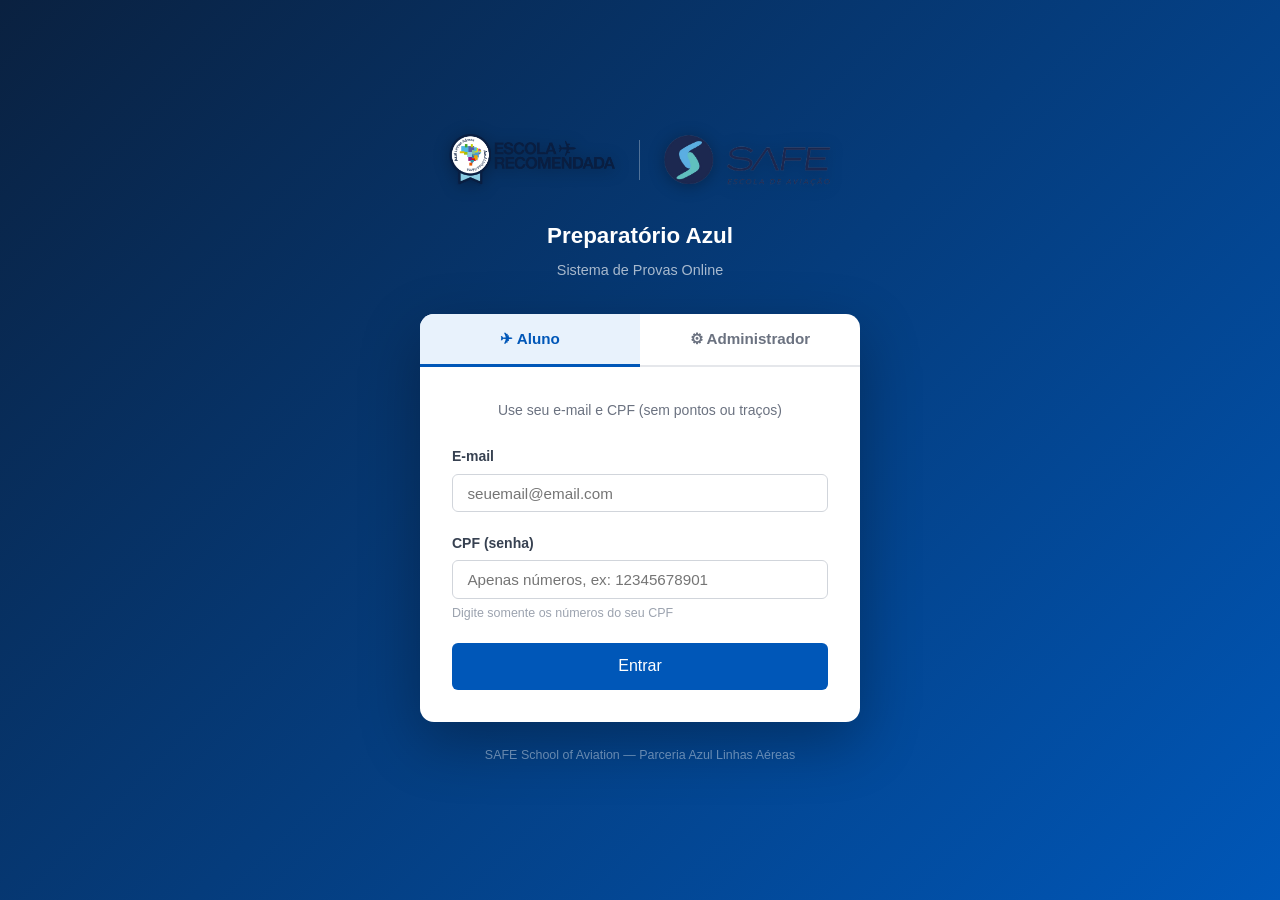
==== index.html @ da138f3c "Sistema de provas Preparatório Azul — versão inicial - Login aluno (email+CPF) e admin (usuário+senh" ====
<!DOCTYPE html>
<html lang="pt-BR">
<head>
  <meta charset="UTF-8">
  <meta name="viewport" content="width=device-width, initial-scale=1.0">
  <title>Preparatório Azul – SAFE | Login</title>
  <link rel="stylesheet" href="css/style.css">
  <style>
    .login-hero {
      text-align: center;
      margin-bottom: 2rem;
    }
    .login-hero h1 {
      color: var(--white);
      font-size: 1.4rem;
      font-weight: 700;
      margin-bottom: 0.3rem;
    }
    .login-hero p {
      color: rgba(255,255,255,0.65);
      font-size: 0.9rem;
    }
    .login-form-panel { display: none; }
    .login-form-panel.active { display: block; }
    .input-hint { font-size: 0.78rem; color: var(--gray-400); margin-top: 0.25rem; }
  </style>
</head>
<body>
  <div class="login-page">
    <div class="login-container">

      <div class="login-logos">
        <img src="Fundo transparente c.png" alt="SAFE School of Aviation" title="SAFE School of Aviation">
        <div class="logo-sep"></div>
        <img src="Design sem nome.png" alt="Azul Escola Recomendada" title="Escola Recomendada Azul">
      </div>

      <div class="login-hero">
        <h1>Preparatório Azul</h1>
        <p>Sistema de Provas Online</p>
      </div>

      <div class="login-card">
        <div class="login-tabs">
          <button class="login-tab active" onclick="switchTab('aluno')">✈ Aluno</button>
          <button class="login-tab" onclick="switchTab('admin')">⚙ Administrador</button>
        </div>

        <!-- TAB ALUNO -->
        <div id="tab-aluno" class="login-form-panel active">
          <div class="login-form">
            <p class="login-subtitle">Use seu e-mail e CPF (sem pontos ou traços)</p>

            <div id="aluno-error" class="alert alert-danger hidden"></div>

            <div class="form-group">
              <label class="form-label" for="aluno-email">E-mail</label>
              <input class="form-control" type="email" id="aluno-email"
                placeholder="seuemail@email.com" autocomplete="email">
            </div>

            <div class="form-group">
              <label class="form-label" for="aluno-cpf">CPF (senha)</label>
              <input class="form-control" type="password" id="aluno-cpf"
                placeholder="Apenas números, ex: 12345678901" maxlength="14" autocomplete="current-password">
              <span class="input-hint">Digite somente os números do seu CPF</span>
            </div>

            <button class="btn btn-primary btn-block btn-lg" onclick="loginAluno()">Entrar</button>
          </div>
        </div>

        <!-- TAB ADMIN -->
        <div id="tab-admin" class="login-form-panel">
          <div class="login-form">
            <p class="login-subtitle">Acesso restrito ao administrador do sistema</p>

            <div id="admin-error" class="alert alert-danger hidden"></div>

            <div class="form-group">
              <label class="form-label" for="admin-user">Usuário</label>
              <input class="form-control" type="text" id="admin-user"
                placeholder="admin" autocomplete="username">
            </div>

            <div class="form-group">
              <label class="form-label" for="admin-pass">Senha</label>
              <input class="form-control" type="password" id="admin-pass"
                placeholder="Senha de administrador" autocomplete="current-password">
            </div>

            <button class="btn btn-navy btn-block btn-lg" onclick="loginAdmin()">Entrar como Admin</button>
          </div>
        </div>
      </div>

      <p style="text-align:center; color:rgba(255,255,255,0.4); font-size:0.78rem; margin-top:1.5rem;">
        SAFE School of Aviation &mdash; Parceria Azul Linhas Aéreas
      </p>
    </div>
  </div>

  <div id="toast-container"></div>

  <script src="js/questions.js"></script>
  <script src="js/db.js"></script>
  <script>
    DB.init();

    // If already authenticated, redirect
    const auth = DB.checkAuth();
    if (auth) {
      if (auth.type === 'admin') window.location.href = 'admin.html';
      else window.location.href = 'student.html';
    }

    function switchTab(tab) {
      document.querySelectorAll('.login-tab').forEach((t, i) => {
        t.classList.toggle('active', (i === 0 && tab === 'aluno') || (i === 1 && tab === 'admin'));
      });
      document.getElementById('tab-aluno').classList.toggle('active', tab === 'aluno');
      document.getElementById('tab-admin').classList.toggle('active', tab === 'admin');
    }

    function loginAluno() {
      const email = document.getElementById('aluno-email').value.trim();
      const cpf = document.getElementById('aluno-cpf').value.trim().replace(/\D/g, '');
      const errEl = document.getElementById('aluno-error');

      if (!email || !cpf) {
        showError(errEl, 'Preencha e-mail e CPF.');
        return;
      }

      const auth = DB.loginStudent(email, cpf);
      if (!auth) {
        showError(errEl, 'E-mail ou CPF incorretos. Verifique seus dados ou entre em contato com o administrador.');
        return;
      }
      window.location.href = 'student.html';
    }

    function loginAdmin() {
      const user = document.getElementById('admin-user').value.trim();
      const pass = document.getElementById('admin-pass').value.trim();
      const errEl = document.getElementById('admin-error');

      if (!user || !pass) {
        showError(errEl, 'Preencha usuário e senha.');
        return;
      }

      const auth = DB.loginAdmin(user, pass);
      if (!auth) {
        showError(errEl, 'Usuário ou senha incorretos.');
        return;
      }
      window.location.href = 'admin.html';
    }

    function showError(el, msg) {
      el.textContent = msg;
      el.classList.remove('hidden');
      setTimeout(() => el.classList.add('hidden'), 5000);
    }

    // Enter key support
    document.addEventListener('keydown', e => {
      if (e.key === 'Enter') {
        const tab = document.getElementById('tab-aluno').classList.contains('active') ? 'aluno' : 'admin';
        if (tab === 'aluno') loginAluno();
        else loginAdmin();
      }
    });
  </script>
</body>
</html>
---- css/style.css ----
/* =============================================
   SAFE Preparatório Azul – Estilos Globais
   ============================================= */

:root {
  --azul-navy: #0A2140;
  --azul-blue: #0057B8;
  --azul-light: #4a90d9;
  --azul-sky: #e8f2fc;
  --safe-dark: #111827;
  --success: #16a34a;
  --success-bg: #dcfce7;
  --warning: #d97706;
  --warning-bg: #fef3c7;
  --danger: #dc2626;
  --danger-bg: #fee2e2;
  --gray-50: #f9fafb;
  --gray-100: #f3f4f6;
  --gray-200: #e5e7eb;
  --gray-300: #d1d5db;
  --gray-400: #9ca3af;
  --gray-500: #6b7280;
  --gray-600: #4b5563;
  --gray-700: #374151;
  --gray-800: #1f2937;
  --white: #ffffff;
  --border-radius: 10px;
  --border-radius-sm: 6px;
  --shadow-sm: 0 1px 3px rgba(0,0,0,0.12);
  --shadow: 0 4px 16px rgba(0,0,0,0.12);
  --shadow-lg: 0 8px 32px rgba(0,0,0,0.18);
  --transition: 0.2s ease;
}

*, *::before, *::after {
  box-sizing: border-box;
  margin: 0;
  padding: 0;
}

html {
  font-size: 16px;
  scroll-behavior: smooth;
}

body {
  font-family: -apple-system, BlinkMacSystemFont, 'Segoe UI', Roboto, 'Helvetica Neue', Arial, sans-serif;
  background: var(--gray-50);
  color: var(--gray-800);
  line-height: 1.6;
  min-height: 100vh;
}

/* ---- UTILITY ---- */
.hidden { display: none !important; }
.text-center { text-align: center; }
.text-muted { color: var(--gray-500); font-size: 0.875rem; }
.text-danger { color: var(--danger); }
.text-success { color: var(--success); }
.text-warning { color: var(--warning); }
.mt-1 { margin-top: 0.5rem; }
.mt-2 { margin-top: 1rem; }
.mt-3 { margin-top: 1.5rem; }
.mb-1 { margin-bottom: 0.5rem; }
.mb-2 { margin-bottom: 1rem; }
.flex { display: flex; }
.flex-between { display: flex; justify-content: space-between; align-items: center; }
.gap-1 { gap: 0.5rem; }
.gap-2 { gap: 1rem; }
.w-full { width: 100%; }

/* ---- TOPBAR ---- */
.topbar {
  background: var(--azul-navy);
  padding: 0 1.5rem;
  height: 64px;
  display: flex;
  align-items: center;
  justify-content: space-between;
  box-shadow: var(--shadow);
  position: sticky;
  top: 0;
  z-index: 100;
}

.topbar-brand {
  display: flex;
  align-items: center;
  gap: 1rem;
}

.topbar-brand img {
  height: 36px;
  object-fit: contain;
}

.topbar-brand .brand-sep {
  width: 1px;
  height: 28px;
  background: rgba(255,255,255,0.3);
}

.topbar-title {
  color: var(--white);
  font-size: 1.1rem;
  font-weight: 600;
  letter-spacing: 0.02em;
}

.topbar-right {
  display: flex;
  align-items: center;
  gap: 1rem;
}

.topbar-user {
  color: rgba(255,255,255,0.85);
  font-size: 0.9rem;
}

/* ---- BUTTONS ---- */
.btn {
  display: inline-flex;
  align-items: center;
  justify-content: center;
  gap: 0.4rem;
  padding: 0.55rem 1.2rem;
  border-radius: var(--border-radius-sm);
  font-size: 0.9rem;
  font-weight: 500;
  cursor: pointer;
  border: none;
  text-decoration: none;
  transition: all var(--transition);
  white-space: nowrap;
  line-height: 1.4;
}

.btn:disabled {
  opacity: 0.55;
  cursor: not-allowed;
}

.btn-primary {
  background: var(--azul-blue);
  color: var(--white);
}
.btn-primary:hover:not(:disabled) { background: #0046a0; transform: translateY(-1px); }

.btn-navy {
  background: var(--azul-navy);
  color: var(--white);
}
.btn-navy:hover:not(:disabled) { background: #071a33; }

.btn-success {
  background: var(--success);
  color: var(--white);
}
.btn-success:hover:not(:disabled) { background: #15803d; }

.btn-danger {
  background: var(--danger);
  color: var(--white);
}
.btn-danger:hover:not(:disabled) { background: #b91c1c; }

.btn-warning {
  background: var(--warning);
  color: var(--white);
}
.btn-warning:hover:not(:disabled) { background: #b45309; }

.btn-outline {
  background: transparent;
  border: 1.5px solid var(--gray-300);
  color: var(--gray-700);
}
.btn-outline:hover:not(:disabled) { border-color: var(--azul-blue); color: var(--azul-blue); }

.btn-outline-danger {
  background: transparent;
  border: 1.5px solid var(--danger);
  color: var(--danger);
}
.btn-outline-danger:hover:not(:disabled) { background: var(--danger-bg); }

.btn-sm { padding: 0.35rem 0.85rem; font-size: 0.8rem; }
.btn-lg { padding: 0.75rem 1.8rem; font-size: 1rem; }
.btn-xl { padding: 1rem 2.5rem; font-size: 1.15rem; font-weight: 600; }
.btn-block { width: 100%; }

.btn-logout {
  background: rgba(255,255,255,0.1);
  color: rgba(255,255,255,0.9);
  border: 1px solid rgba(255,255,255,0.2);
  padding: 0.4rem 1rem;
  font-size: 0.85rem;
}
.btn-logout:hover { background: rgba(255,255,255,0.2); }

/* ---- FORMS ---- */
.form-group {
  margin-bottom: 1.2rem;
}

.form-label {
  display: block;
  font-size: 0.875rem;
  font-weight: 600;
  color: var(--gray-700);
  margin-bottom: 0.4rem;
}

.form-control {
  width: 100%;
  padding: 0.6rem 0.9rem;
  border: 1.5px solid var(--gray-300);
  border-radius: var(--border-radius-sm);
  font-size: 0.95rem;
  color: var(--gray-800);
  background: var(--white);
  transition: border-color var(--transition);
  outline: none;
}

.form-control:focus {
  border-color: var(--azul-blue);
  box-shadow: 0 0 0 3px rgba(0,87,184,0.12);
}

.form-control.error { border-color: var(--danger); }

select.form-control { cursor: pointer; }

.form-error {
  color: var(--danger);
  font-size: 0.8rem;
  margin-top: 0.3rem;
}

/* ---- CARDS ---- */
.card {
  background: var(--white);
  border-radius: var(--border-radius);
  box-shadow: var(--shadow-sm);
  border: 1px solid var(--gray-200);
  overflow: hidden;
}

.card-header {
  padding: 1rem 1.5rem;
  border-bottom: 1px solid var(--gray-200);
  display: flex;
  justify-content: space-between;
  align-items: center;
  background: var(--gray-50);
}

.card-title {
  font-size: 1rem;
  font-weight: 700;
  color: var(--azul-navy);
}

.card-body { padding: 1.5rem; }

/* ---- BADGES ---- */
.badge {
  display: inline-flex;
  align-items: center;
  padding: 0.2rem 0.65rem;
  border-radius: 20px;
  font-size: 0.75rem;
  font-weight: 600;
  white-space: nowrap;
}
.badge-success { background: var(--success-bg); color: var(--success); }
.badge-danger { background: var(--danger-bg); color: var(--danger); }
.badge-warning { background: var(--warning-bg); color: var(--warning); }
.badge-info { background: var(--azul-sky); color: var(--azul-blue); }
.badge-locked { background: var(--gray-100); color: var(--gray-500); }

/* ---- TABLES ---- */
.table-wrapper { overflow-x: auto; }

table {
  width: 100%;
  border-collapse: collapse;
  font-size: 0.9rem;
}

thead th {
  background: var(--gray-50);
  padding: 0.75rem 1rem;
  font-size: 0.8rem;
  font-weight: 700;
  text-transform: uppercase;
  letter-spacing: 0.05em;
  color: var(--gray-500);
  border-bottom: 2px solid var(--gray-200);
  white-space: nowrap;
}

tbody td {
  padding: 0.8rem 1rem;
  border-bottom: 1px solid var(--gray-100);
  vertical-align: middle;
}

tbody tr:hover { background: var(--gray-50); }
tbody tr:last-child td { border-bottom: none; }

/* ---- ALERTS ---- */
.alert {
  padding: 0.9rem 1.2rem;
  border-radius: var(--border-radius-sm);
  font-size: 0.9rem;
  display: flex;
  align-items: flex-start;
  gap: 0.5rem;
  margin-bottom: 1rem;
}
.alert-danger { background: var(--danger-bg); color: var(--danger); border: 1px solid #fca5a5; }
.alert-success { background: var(--success-bg); color: var(--success); border: 1px solid #86efac; }
.alert-warning { background: var(--warning-bg); color: var(--warning); border: 1px solid #fcd34d; }
.alert-info { background: var(--azul-sky); color: var(--azul-blue); border: 1px solid #93c5fd; }

/* ---- MODAL ---- */
.modal-overlay {
  position: fixed;
  inset: 0;
  background: rgba(0,0,0,0.6);
  z-index: 1000;
  display: flex;
  align-items: center;
  justify-content: center;
  padding: 1rem;
  backdrop-filter: blur(2px);
}

.modal {
  background: var(--white);
  border-radius: var(--border-radius);
  box-shadow: var(--shadow-lg);
  width: 100%;
  max-width: 500px;
  max-height: 90vh;
  overflow-y: auto;
}

.modal-lg { max-width: 720px; }

.modal-header {
  padding: 1.2rem 1.5rem;
  border-bottom: 1px solid var(--gray-200);
  display: flex;
  align-items: center;
  justify-content: space-between;
}

.modal-title {
  font-size: 1.1rem;
  font-weight: 700;
  color: var(--azul-navy);
}

.modal-close {
  background: none;
  border: none;
  font-size: 1.4rem;
  cursor: pointer;
  color: var(--gray-400);
  line-height: 1;
  padding: 0.2rem;
  border-radius: 4px;
}
.modal-close:hover { color: var(--gray-700); background: var(--gray-100); }

.modal-body { padding: 1.5rem; }
.modal-footer {
  padding: 1rem 1.5rem;
  border-top: 1px solid var(--gray-200);
  display: flex;
  justify-content: flex-end;
  gap: 0.75rem;
}

/* ---- LOGIN PAGE ---- */
.login-page {
  min-height: 100vh;
  background: linear-gradient(135deg, var(--azul-navy) 0%, var(--azul-blue) 100%);
  display: flex;
  align-items: center;
  justify-content: center;
  padding: 2rem 1rem;
}

.login-container {
  width: 100%;
  max-width: 440px;
}

.login-logos {
  display: flex;
  align-items: center;
  justify-content: center;
  gap: 1.5rem;
  margin-bottom: 2rem;
}

.login-logos img {
  height: 52px;
  object-fit: contain;
  filter: drop-shadow(0 2px 8px rgba(0,0,0,0.3));
}

.login-logos .logo-sep {
  width: 1px;
  height: 40px;
  background: rgba(255,255,255,0.3);
}

.login-card {
  background: var(--white);
  border-radius: 14px;
  box-shadow: 0 20px 60px rgba(0,0,0,0.3);
  overflow: hidden;
}

.login-tabs {
  display: flex;
  border-bottom: 2px solid var(--gray-200);
}

.login-tab {
  flex: 1;
  padding: 1rem;
  background: none;
  border: none;
  font-size: 0.95rem;
  font-weight: 600;
  color: var(--gray-500);
  cursor: pointer;
  transition: all var(--transition);
  border-bottom: 3px solid transparent;
  margin-bottom: -2px;
}

.login-tab.active {
  color: var(--azul-blue);
  border-bottom-color: var(--azul-blue);
  background: var(--azul-sky);
}

.login-form {
  padding: 2rem;
}

.login-subtitle {
  text-align: center;
  color: var(--gray-500);
  font-size: 0.875rem;
  margin-bottom: 1.5rem;
}

/* ---- MAIN LAYOUT ---- */
.main-layout {
  min-height: 100vh;
  display: flex;
  flex-direction: column;
}

.main-content {
  flex: 1;
  padding: 2rem 1.5rem;
  max-width: 1200px;
  margin: 0 auto;
  width: 100%;
}

.page-title {
  font-size: 1.6rem;
  font-weight: 700;
  color: var(--azul-navy);
  margin-bottom: 0.25rem;
}

.page-subtitle {
  color: var(--gray-500);
  font-size: 0.9rem;
  margin-bottom: 1.5rem;
}

/* ---- EXAM CARDS (student dashboard) ---- */
.exams-grid {
  display: grid;
  grid-template-columns: repeat(auto-fill, minmax(300px, 1fr));
  gap: 1.2rem;
  margin-top: 1.5rem;
}

.exam-card {
  background: var(--white);
  border-radius: var(--border-radius);
  border: 1.5px solid var(--gray-200);
  box-shadow: var(--shadow-sm);
  overflow: hidden;
  transition: all var(--transition);
}

.exam-card:hover { box-shadow: var(--shadow); transform: translateY(-2px); }
.exam-card.locked { opacity: 0.72; }

.exam-card-header {
  padding: 1rem 1.2rem 0.75rem;
  border-bottom: 1px solid var(--gray-100);
}

.exam-card-icon {
  font-size: 1.8rem;
  margin-bottom: 0.4rem;
}

.exam-card-title {
  font-size: 1rem;
  font-weight: 700;
  color: var(--azul-navy);
}

.exam-card-body { padding: 1rem 1.2rem; }

.exam-card-meta {
  display: flex;
  gap: 1.2rem;
  margin-bottom: 1rem;
}

.exam-meta-item {
  display: flex;
  align-items: center;
  gap: 0.3rem;
  font-size: 0.8rem;
  color: var(--gray-500);
}

.exam-card-score {
  background: var(--azul-sky);
  border-radius: var(--border-radius-sm);
  padding: 0.6rem 0.9rem;
  margin-bottom: 1rem;
}

.exam-card-score .score-label {
  font-size: 0.75rem;
  color: var(--gray-500);
}

.exam-card-score .score-value {
  font-size: 1.3rem;
  font-weight: 800;
  color: var(--azul-blue);
}

/* ---- EXAM INTERFACE (fullscreen) ---- */
#exam-overlay {
  position: fixed;
  inset: 0;
  background: var(--white);
  z-index: 9000;
  display: flex;
  flex-direction: column;
  overflow: hidden;
}

.exam-topbar {
  background: var(--azul-navy);
  padding: 0.75rem 1.5rem;
  display: flex;
  align-items: center;
  justify-content: space-between;
  flex-shrink: 0;
}

.exam-topbar-info {
  display: flex;
  align-items: center;
  gap: 1.5rem;
}

.exam-subject {
  color: var(--white);
  font-weight: 700;
  font-size: 1rem;
}

.exam-progress-text {
  color: rgba(255,255,255,0.7);
  font-size: 0.875rem;
}

.exam-timer {
  background: rgba(255,255,255,0.15);
  color: var(--white);
  border-radius: 6px;
  padding: 0.3rem 0.8rem;
  font-size: 0.9rem;
  font-weight: 600;
  font-variant-numeric: tabular-nums;
}

.exam-timer.warning { background: rgba(220,38,38,0.8); }

.exam-progress-bar {
  height: 4px;
  background: rgba(255,255,255,0.2);
  flex-shrink: 0;
}

.exam-progress-fill {
  height: 100%;
  background: #22d3ee;
  transition: width 0.3s ease;
}

.exam-body {
  flex: 1;
  overflow-y: auto;
  padding: 2rem;
  max-width: 860px;
  margin: 0 auto;
  width: 100%;
}

.question-number {
  font-size: 0.8rem;
  font-weight: 700;
  text-transform: uppercase;
  letter-spacing: 0.08em;
  color: var(--azul-blue);
  margin-bottom: 0.75rem;
}

.question-text {
  font-size: 1.15rem;
  font-weight: 600;
  color: var(--gray-800);
  line-height: 1.65;
  margin-bottom: 2rem;
}

.options-list {
  list-style: none;
  display: flex;
  flex-direction: column;
  gap: 0.75rem;
}

.option-item {
  display: flex;
  align-items: flex-start;
  gap: 0;
}

.option-label {
  display: flex;
  align-items: flex-start;
  gap: 1rem;
  padding: 1rem 1.2rem;
  border: 2px solid var(--gray-200);
  border-radius: var(--border-radius-sm);
  cursor: pointer;
  transition: all var(--transition);
  width: 100%;
  background: var(--white);
  text-align: left;
  font-size: 1rem;
  color: var(--gray-800);
  line-height: 1.5;
}

.option-label:hover {
  border-color: var(--azul-light);
  background: var(--azul-sky);
}

.option-input {
  display: none;
}

.option-input:checked + .option-label {
  border-color: var(--azul-blue);
  background: var(--azul-sky);
}

.option-letter {
  min-width: 2rem;
  height: 2rem;
  border-radius: 50%;
  background: var(--gray-200);
  display: flex;
  align-items: center;
  justify-content: center;
  font-weight: 700;
  font-size: 0.85rem;
  color: var(--gray-600);
  transition: all var(--transition);
  flex-shrink: 0;
  margin-top: 0.05rem;
}

.option-input:checked + .option-label .option-letter {
  background: var(--azul-blue);
  color: var(--white);
}

/* Review mode */
.option-label.correct { border-color: var(--success); background: var(--success-bg); }
.option-label.wrong { border-color: var(--danger); background: var(--danger-bg); }
.option-label.correct .option-letter { background: var(--success); color: var(--white); }
.option-label.wrong .option-letter { background: var(--danger); color: var(--white); }

.exam-nav {
  background: var(--gray-50);
  border-top: 1px solid var(--gray-200);
  padding: 1rem 2rem;
  display: flex;
  align-items: center;
  justify-content: space-between;
  flex-shrink: 0;
  max-width: 860px;
  margin: 0 auto;
  width: 100%;
}

.exam-nav-dots {
  display: flex;
  gap: 0.4rem;
  flex-wrap: wrap;
  justify-content: center;
}

.nav-dot {
  width: 10px;
  height: 10px;
  border-radius: 50%;
  background: var(--gray-200);
  border: none;
  cursor: pointer;
  transition: all var(--transition);
  padding: 0;
}

.nav-dot.answered { background: var(--azul-blue); }
.nav-dot.current { box-shadow: 0 0 0 3px rgba(0,87,184,0.3); }

/* ---- EXAM WARNING SCREEN ---- */
.exam-warning-overlay {
  position: fixed;
  inset: 0;
  background: linear-gradient(135deg, var(--azul-navy) 0%, #0a3060 100%);
  z-index: 9100;
  display: flex;
  align-items: center;
  justify-content: center;
  padding: 2rem;
  overflow-y: auto;
}

.exam-warning-box {
  background: var(--white);
  border-radius: 14px;
  padding: 2.5rem;
  max-width: 600px;
  width: 100%;
  box-shadow: 0 20px 60px rgba(0,0,0,0.4);
}

.warning-icon { font-size: 3rem; text-align: center; margin-bottom: 1rem; }

.warning-title {
  text-align: center;
  font-size: 1.5rem;
  font-weight: 800;
  color: var(--azul-navy);
  margin-bottom: 0.5rem;
}

.warning-subtitle {
  text-align: center;
  color: var(--gray-500);
  font-size: 0.9rem;
  margin-bottom: 2rem;
}

.warning-rules {
  background: var(--danger-bg);
  border: 1px solid #fca5a5;
  border-radius: var(--border-radius-sm);
  padding: 1.2rem;
  margin-bottom: 1.5rem;
}

.warning-rules h4 {
  color: var(--danger);
  font-size: 0.875rem;
  font-weight: 700;
  text-transform: uppercase;
  letter-spacing: 0.05em;
  margin-bottom: 0.75rem;
}

.warning-rules ul {
  list-style: none;
  display: flex;
  flex-direction: column;
  gap: 0.5rem;
}

.warning-rules li {
  display: flex;
  align-items: flex-start;
  gap: 0.5rem;
  font-size: 0.875rem;
  color: var(--danger);
  font-weight: 500;
}

.warning-rules li::before {
  content: "✕";
  font-weight: 900;
  flex-shrink: 0;
  margin-top: 0.05rem;
}

.warning-info {
  background: var(--azul-sky);
  border: 1px solid #93c5fd;
  border-radius: var(--border-radius-sm);
  padding: 1.2rem;
  margin-bottom: 1.5rem;
}

.warning-info h4 {
  color: var(--azul-blue);
  font-size: 0.875rem;
  font-weight: 700;
  text-transform: uppercase;
  letter-spacing: 0.05em;
  margin-bottom: 0.75rem;
}

.warning-info ul {
  list-style: none;
  display: flex;
  flex-direction: column;
  gap: 0.5rem;
}

.warning-info li {
  display: flex;
  align-items: flex-start;
  gap: 0.5rem;
  font-size: 0.875rem;
  color: var(--azul-blue);
}

.warning-info li::before {
  content: "✔";
  font-weight: 900;
  flex-shrink: 0;
  margin-top: 0.05rem;
}

.warning-confirm {
  display: flex;
  align-items: flex-start;
  gap: 0.75rem;
  padding: 1rem;
  background: var(--gray-50);
  border-radius: var(--border-radius-sm);
  border: 1.5px solid var(--gray-200);
  margin-bottom: 1.5rem;
  cursor: pointer;
}

.warning-confirm input[type="checkbox"] {
  width: 18px;
  height: 18px;
  flex-shrink: 0;
  margin-top: 0.15rem;
  cursor: pointer;
}

.warning-confirm label {
  font-size: 0.9rem;
  color: var(--gray-700);
  cursor: pointer;
  font-weight: 500;
}

/* ---- INVALIDATION SCREEN ---- */
.invalidation-screen {
  position: fixed;
  inset: 0;
  background: #7f1d1d;
  z-index: 9999;
  display: flex;
  align-items: center;
  justify-content: center;
  text-align: center;
  padding: 2rem;
}

.invalidation-box {
  color: var(--white);
  max-width: 500px;
}

.invalidation-icon { font-size: 5rem; margin-bottom: 1rem; }

.invalidation-title {
  font-size: 2.5rem;
  font-weight: 900;
  text-transform: uppercase;
  letter-spacing: 0.1em;
  margin-bottom: 0.5rem;
}

.invalidation-sub {
  font-size: 1.1rem;
  color: rgba(255,255,255,0.75);
  margin-bottom: 1rem;
}

.invalidation-reason {
  background: rgba(0,0,0,0.3);
  border-radius: 8px;
  padding: 1rem;
  font-size: 0.9rem;
  color: rgba(255,255,255,0.85);
  margin-bottom: 2rem;
}

/* ---- RESULT SCREEN ---- */
.result-screen {
  padding: 2rem;
  max-width: 700px;
  margin: 0 auto;
}

.result-score-card {
  text-align: center;
  padding: 2.5rem;
  background: var(--white);
  border-radius: 14px;
  border: 2px solid var(--gray-200);
  margin-bottom: 2rem;
}

.result-score-label { font-size: 0.875rem; color: var(--gray-500); text-transform: uppercase; letter-spacing: 0.05em; }
.result-score-value {
  font-size: 4rem;
  font-weight: 900;
  line-height: 1.1;
  margin: 0.25rem 0;
}
.result-score-value.pass { color: var(--success); }
.result-score-value.fail { color: var(--danger); }
.result-score-detail { font-size: 1rem; color: var(--gray-500); }

/* ---- ADMIN TABS ---- */
.admin-tabs {
  display: flex;
  gap: 0;
  border-bottom: 2px solid var(--gray-200);
  margin-bottom: 2rem;
  overflow-x: auto;
}

.admin-tab {
  padding: 0.85rem 1.4rem;
  font-size: 0.9rem;
  font-weight: 600;
  color: var(--gray-500);
  cursor: pointer;
  border: none;
  background: none;
  border-bottom: 3px solid transparent;
  margin-bottom: -2px;
  white-space: nowrap;
  transition: all var(--transition);
}

.admin-tab:hover { color: var(--azul-blue); }
.admin-tab.active { color: var(--azul-blue); border-bottom-color: var(--azul-blue); }

.admin-panel { display: none; }
.admin-panel.active { display: block; }

/* ---- STATS CARDS ---- */
.stats-grid {
  display: grid;
  grid-template-columns: repeat(auto-fit, minmax(180px, 1fr));
  gap: 1rem;
  margin-bottom: 2rem;
}

.stat-card {
  background: var(--white);
  border-radius: var(--border-radius);
  padding: 1.2rem 1.5rem;
  border: 1px solid var(--gray-200);
  box-shadow: var(--shadow-sm);
}

.stat-label { font-size: 0.78rem; font-weight: 700; text-transform: uppercase; letter-spacing: 0.05em; color: var(--gray-400); margin-bottom: 0.3rem; }
.stat-value { font-size: 2rem; font-weight: 800; color: var(--azul-navy); line-height: 1; }
.stat-sub { font-size: 0.8rem; color: var(--gray-500); margin-top: 0.2rem; }

/* ---- EXAM TOGGLE (admin) ---- */
.toggle-switch {
  position: relative;
  width: 48px;
  height: 26px;
  flex-shrink: 0;
}

.toggle-switch input { display: none; }

.toggle-slider {
  position: absolute;
  inset: 0;
  background: var(--gray-300);
  border-radius: 13px;
  cursor: pointer;
  transition: background var(--transition);
}

.toggle-slider::before {
  content: "";
  position: absolute;
  width: 20px;
  height: 20px;
  background: var(--white);
  border-radius: 50%;
  top: 3px;
  left: 3px;
  transition: transform var(--transition);
  box-shadow: 0 1px 3px rgba(0,0,0,0.2);
}

.toggle-switch input:checked + .toggle-slider { background: var(--success); }
.toggle-switch input:checked + .toggle-slider::before { transform: translateX(22px); }

/* ---- FILE UPLOAD ---- */
.upload-zone {
  border: 2px dashed var(--gray-300);
  border-radius: var(--border-radius);
  padding: 2rem;
  text-align: center;
  cursor: pointer;
  transition: all var(--transition);
}

.upload-zone:hover { border-color: var(--azul-blue); background: var(--azul-sky); }
.upload-zone.dragover { border-color: var(--azul-blue); background: var(--azul-sky); }

/* ---- SPINNER ---- */
.spinner {
  display: inline-block;
  width: 20px;
  height: 20px;
  border: 2px solid rgba(255,255,255,0.3);
  border-top-color: var(--white);
  border-radius: 50%;
  animation: spin 0.6s linear infinite;
}

@keyframes spin { to { transform: rotate(360deg); } }

/* ---- TOAST ---- */
#toast-container {
  position: fixed;
  bottom: 1.5rem;
  right: 1.5rem;
  z-index: 10000;
  display: flex;
  flex-direction: column;
  gap: 0.5rem;
}

.toast {
  background: var(--gray-800);
  color: var(--white);
  padding: 0.75rem 1.2rem;
  border-radius: var(--border-radius-sm);
  font-size: 0.875rem;
  box-shadow: var(--shadow-lg);
  animation: slideIn 0.3s ease;
  max-width: 320px;
}

.toast.success { background: var(--success); }
.toast.error { background: var(--danger); }
.toast.warning { background: var(--warning); }

@keyframes slideIn {
  from { transform: translateX(100%); opacity: 0; }
  to { transform: translateX(0); opacity: 1; }
}

/* ---- FOOTER ---- */
.main-footer {
  background: var(--azul-navy);
  color: rgba(255,255,255,0.5);
  text-align: center;
  padding: 1rem;
  font-size: 0.78rem;
  margin-top: auto;
}

/* ---- RESPONSIVE ---- */
@media (max-width: 640px) {
  .topbar { padding: 0 1rem; }
  .main-content { padding: 1rem; }
  .exams-grid { grid-template-columns: 1fr; }
  .exam-body { padding: 1rem; }
  .exam-nav { padding: 0.75rem 1rem; }
  .exam-warning-box { padding: 1.5rem; }
  .admin-tabs { gap: 0; }
  .admin-tab { padding: 0.75rem 1rem; font-size: 0.8rem; }
  .stats-grid { grid-template-columns: repeat(2, 1fr); }
  .modal { max-width: 100%; margin: 0; border-radius: 14px 14px 0 0; }
  .modal-overlay { align-items: flex-end; }
}

/* ---- CPF MASK ---- */
.cpf-hint { font-size: 0.78rem; color: var(--gray-400); margin-top: 0.25rem; }
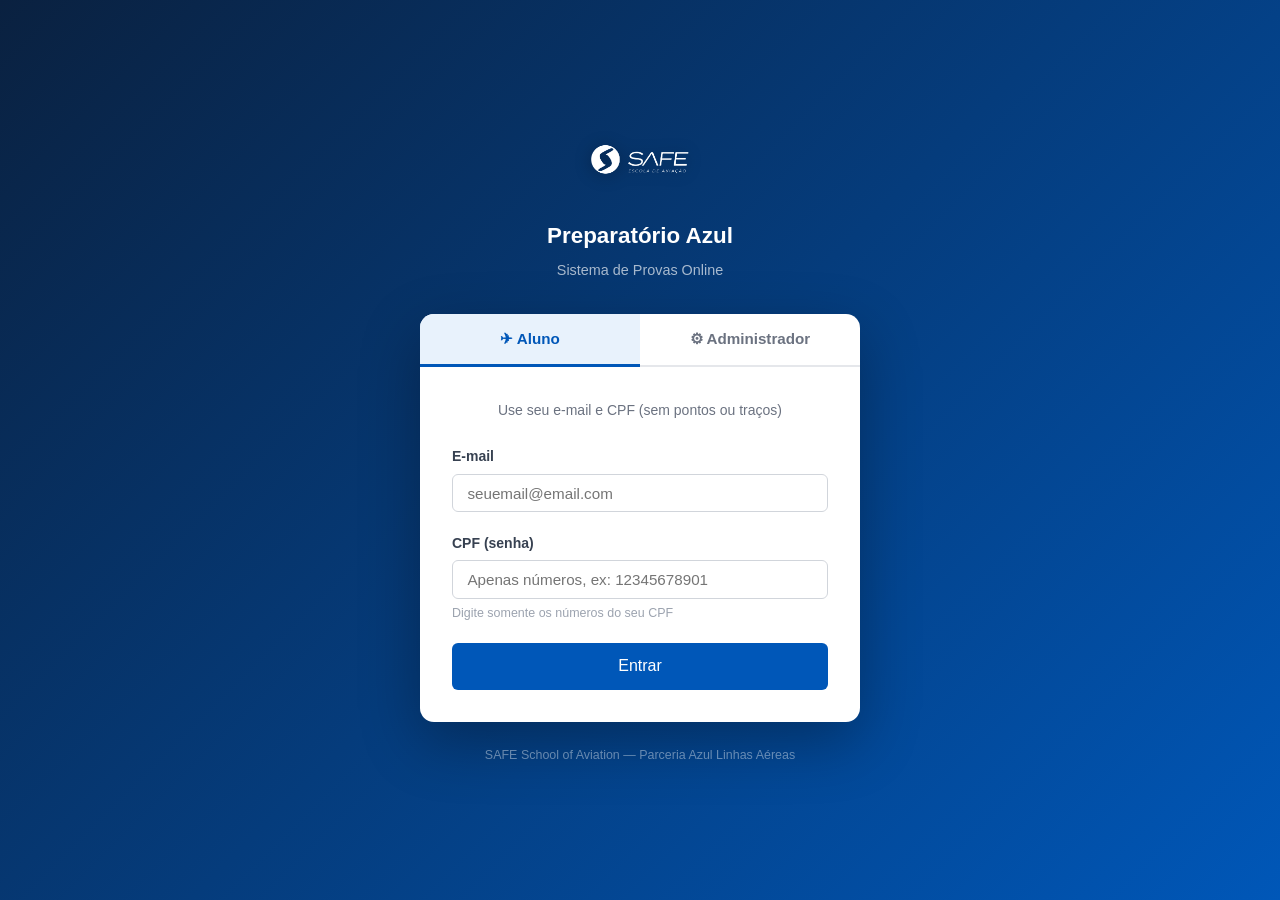
==== commit 8bd9482a: "Atualiza logos e adiciona favicon - Troca Fundo transparente c.png → logosafe.png em todos os cabeça" ====
--- a/index.html
+++ b/index.html
@@ -4,6 +4,7 @@
   <meta charset="UTF-8">
   <meta name="viewport" content="width=device-width, initial-scale=1.0">
   <title>Preparatório Azul – SAFE | Login</title>
+  <link rel="icon" type="image/png" href="favicon.png">
   <link rel="stylesheet" href="css/style.css">
   <style>
     .login-hero {
@@ -30,9 +31,7 @@
     <div class="login-container">
 
       <div class="login-logos">
-        <img src="Fundo transparente c.png" alt="SAFE School of Aviation" title="SAFE School of Aviation">
-        <div class="logo-sep"></div>
-        <img src="Design sem nome.png" alt="Azul Escola Recomendada" title="Escola Recomendada Azul">
+        <img src="logosafe.png" alt="SAFE School of Aviation" title="SAFE School of Aviation">
       </div>
 
       <div class="login-hero">
@@ -103,6 +102,7 @@
   <div id="toast-container"></div>
 
   <script src="js/questions.js"></script>
+  <script src="js/api.js"></script>
   <script src="js/db.js"></script>
   <script>
     DB.init();
@@ -122,15 +122,30 @@
       document.getElementById('tab-admin').classList.toggle('active', tab === 'admin');
     }
 
-    function loginAluno() {
+    async function loginAluno() {
       const email = document.getElementById('aluno-email').value.trim();
       const cpf = document.getElementById('aluno-cpf').value.trim().replace(/\D/g, '');
       const errEl = document.getElementById('aluno-error');
-
-      if (!email || !cpf) {
-        showError(errEl, 'Preencha e-mail e CPF.');
-        return;
-      }
+      const btn = document.querySelector('#tab-aluno .btn');
+
+      if (!email || !cpf) { showError(errEl, 'Preencha e-mail e CPF.'); return; }
+
+      btn.disabled = true; btn.textContent = 'Verificando...';
+      try {
+        if (DB._apiReady()) {
+          const res = await API.loginStudent(email, cpf);
+          if (res.ok) {
+            // Set auth with cpf stored (needed for student sync)
+            const auth = { type: 'student', id: res.student.id, name: res.student.name, email: res.student.email, cpf };
+            DB.setAuth(auth);
+            window.location.href = 'student.html';
+            return;
+          } else {
+            showError(errEl, 'E-mail ou CPF incorretos. Verifique seus dados ou entre em contato com o administrador.');
+            return;
+          }
+        }
+      } catch(e) { /* API indisponível — tenta localStorage */ }
 
       const auth = DB.loginStudent(email, cpf);
       if (!auth) {
@@ -138,24 +153,37 @@
         return;
       }
       window.location.href = 'student.html';
-    }
-
-    function loginAdmin() {
+      btn.disabled = false; btn.textContent = 'Entrar';
+    }
+
+    async function loginAdmin() {
       const user = document.getElementById('admin-user').value.trim();
       const pass = document.getElementById('admin-pass').value.trim();
       const errEl = document.getElementById('admin-error');
-
-      if (!user || !pass) {
-        showError(errEl, 'Preencha usuário e senha.');
-        return;
-      }
+      const btn = document.querySelector('#tab-admin .btn');
+
+      if (!user || !pass) { showError(errEl, 'Preencha usuário e senha.'); return; }
+
+      btn.disabled = true; btn.textContent = 'Verificando...';
+      try {
+        if (DB._apiReady()) {
+          const res = await API.loginAdmin(user, pass);
+          if (res.ok) {
+            const auth = { type: 'admin', name: 'Administrador', adminPassword: pass };
+            DB.setAuth(auth);
+            window.location.href = 'admin.html';
+            return;
+          } else {
+            showError(errEl, 'Usuário ou senha incorretos.');
+            return;
+          }
+        }
+      } catch(e) { /* API indisponível — tenta localStorage */ }
 
       const auth = DB.loginAdmin(user, pass);
-      if (!auth) {
-        showError(errEl, 'Usuário ou senha incorretos.');
-        return;
-      }
+      if (!auth) { showError(errEl, 'Usuário ou senha incorretos.'); return; }
       window.location.href = 'admin.html';
+      btn.disabled = false; btn.textContent = 'Entrar como Admin';
     }
 
     function showError(el, msg) {
